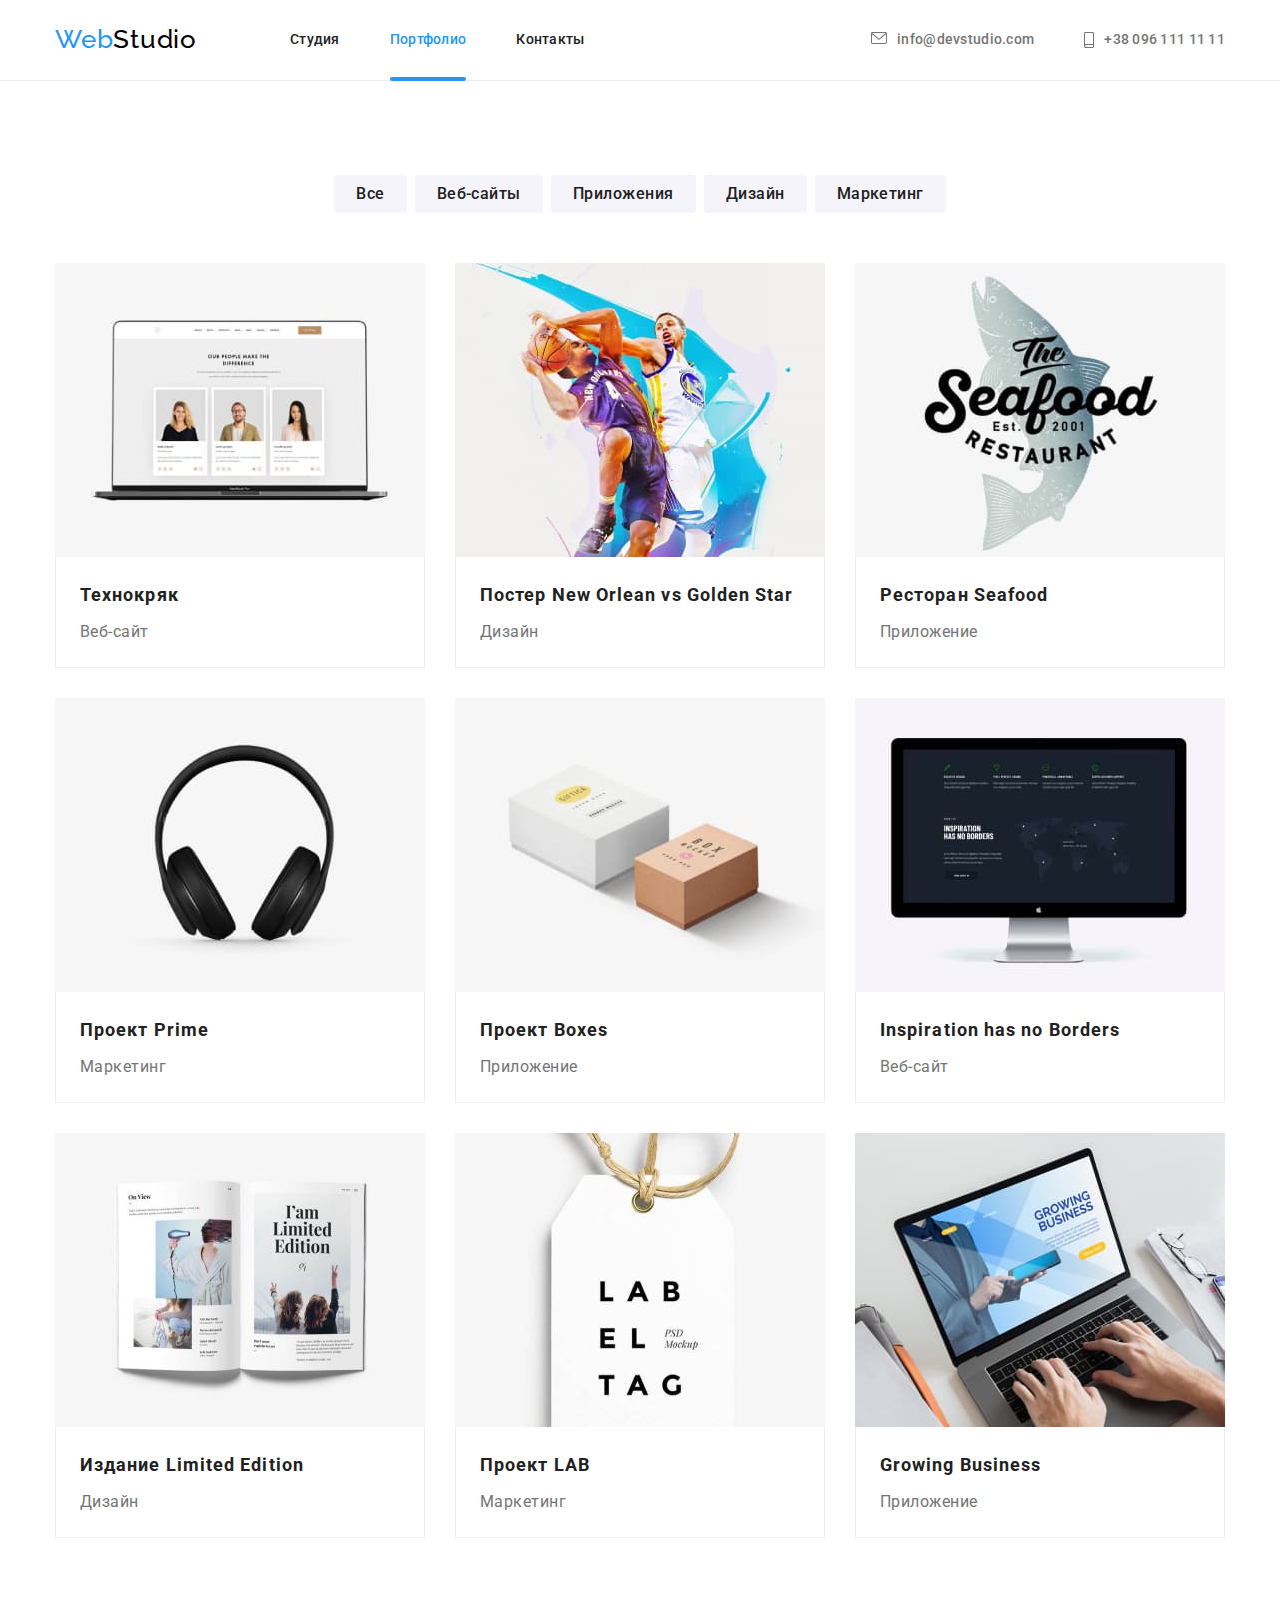
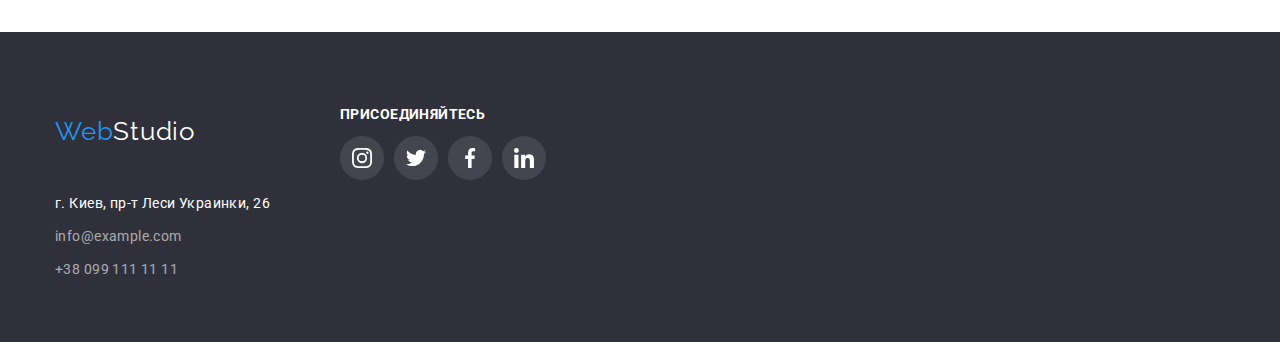
==== portfolio.html @ 89b464ec "Initial commit" ====
<!DOCTYPE html>
<html lang="ru">
  <head>
    <meta charset="UTF-8" />
    <meta http-equiv="X-UA-Compatible" content="IE=edge" />
    <meta name="viewport" content="width=device-width, initial-scale=1.0" />
    <title>Портфолио</title>
    <link rel="preconnect" href="https://fonts.googleapis.com" />
    <link rel="preconnect" href="https://fonts.gstatic.com" crossorigin />
    <link
      href="https://fonts.googleapis.com/css2?family=Raleway:wght@700&family=Roboto:wght@400;500;700;900&display=swap"
      rel="stylesheet"
    />
    <link
      rel="stylesheet"
      href="https://cdnjs.cloudflare.com/ajax/libs/modern-normalize/1.1.0/modern-normalize.min.css"
    />
    <link rel="stylesheet" href="./css/styles.css" />
  </head>

  <body>
    <header>
      <div class="conteiner header-conteiner">
        <nav class="header-nav">
          <a href="./index.html" class="logo"><span class="logo-web">Web</span>Studio</a>
          <ul class="site-nav">
            <li class="item"><a href="./index.html">Студия</a></li>
            <li class="item"><a href="./portfolio.html" class="current">Портфолио</a></li>
            <li class="item"><a href="">Контакты</a></li>
          </ul>
        </nav>
        <ul class="cont-link">
          <li class="item">
            <a href="mailto:info@devstudio.com" class="mail">
              <svg class="cont-icon">
                <use href="./images/icons.svg#icon-header-envelope"></use>
              </svg>
              info@devstudio.com
            </a>
          </li>
          <li class="item">
            <a href="tel:+380961111111" class="tel">
              <svg class="cont-icon">
                <use href="./images/icons.svg#icon-header-smartphone"></use>
              </svg>
              +38 096 111 11 11
            </a>
          </li>
        </ul>
      </div>
    </header>
    <main>
      <section class="examples section">
        <div class="conteiner">
          <h1 class="visually-hidden">Примеры работ</h1>
          <ul class="examples-list-btn">
            <li><button type="button" class="button-filter">Все</button></li>
            <li><button type="button" class="button-filter">Веб-сайты</button></li>
            <li><button type="button" class="button-filter">Приложения</button></li>
            <li><button type="button" class="button-filter">Дизайн</button></li>
            <li><button type="button" class="button-filter">Маркетинг</button></li>
          </ul>
          <ul class="examples-list-card">
            <li>
              <a href="">
                <div class="img-box">
                  <img src="./images/technocrack.jpg" alt="website" width="370px" />
                  <p class="overlay">
                    Ресурс предлагает комплексные предложения с разным уровнем функционала и
                    сервисов. Все это позволит посетителю получить исчерпывающие сведения о компании
                    или частном лице.
                  </p>
                </div>
                <div class="card-title">
                  <h2>Технокряк</h2>
                  <p>Веб-сайт</p>
                </div>
              </a>
            </li>
            <li>
              <a href="">
                <div class="img-box">
                  <img src="./images/new_orlean.jpg" alt="basketball_players" width="370px" />
                  <p class="overlay">
                    Ресурс предлагает комплексные предложения с разным уровнем функционала и
                    сервисов. Все это позволит посетителю получить исчерпывающие сведения о компании
                    или частном лице.
                  </p>
                </div>
                <div class="card-title">
                  <h2>Постер New Orlean vs Golden Star</h2>
                  <p>Дизайн</p>
                </div>
              </a>
            </li>
            <li>
              <a href="">
                <div class="img-box">
                  <img src="./images/sea_food.jpg" alt="fish" width="370px" />
                  <p class="overlay">
                    Ресурс предлагает комплексные предложения с разным уровнем функционала и
                    сервисов. Все это позволит посетителю получить исчерпывающие сведения о компании
                    или частном лице.
                  </p>
                </div>
                <div class="card-title">
                  <h2>Ресторан Seafood</h2>
                  <p>Приложение</p>
                </div>
              </a>
            </li>
            <li>
              <a href="">
                <div class="img-box">
                  <img src="./images/prime.jpg" alt="headphones" width="370px" />
                  <p class="overlay">
                    Ресурс предлагает комплексные предложения с разным уровнем функционала и
                    сервисов. Все это позволит посетителю получить исчерпывающие сведения о компании
                    или частном лице.
                  </p>
                </div>
                <div class="card-title">
                  <h2>Проект Prime</h2>
                  <p>Маркетинг</p>
                </div>
              </a>
            </li>
            <li>
              <a href="">
                <div class="img-box">
                  <img src="./images/boxes.jpg" alt="boxes" width="370px" />
                  <p class="overlay">
                    Ресурс предлагает комплексные предложения с разным уровнем функционала и
                    сервисов. Все это позволит посетителю получить исчерпывающие сведения о компании
                    или частном лице.
                  </p>
                </div>
                <div class="card-title">
                  <h2>Проект Boxes</h2>
                  <p>Приложение</p>
                </div>
              </a>
            </li>
            <li>
              <a href="">
                <div class="img-box">
                  <img src="./images/inspiration.jpg" alt="monitor" width="370px" />
                  <p class="overlay">
                    Ресурс предлагает комплексные предложения с разным уровнем функционала и
                    сервисов. Все это позволит посетителю получить исчерпывающие сведения о компании
                    или частном лице.
                  </p>
                </div>
                <div class="card-title">
                  <h2>Inspiration has no Borders</h2>
                  <p>Веб-сайт</p>
                </div>
              </a>
            </li>
            <li>
              <a href="">
                <div class="img-box">
                  <img src="./images/limited_edition.jpg" alt="journal" width="370px" />
                  <p class="overlay">
                    Ресурс предлагает комплексные предложения с разным уровнем функционала и
                    сервисов. Все это позволит посетителю получить исчерпывающие сведения о компании
                    или частном лице.
                  </p>
                </div>
                <div class="card-title">
                  <h2>Издание Limited Edition</h2>
                  <p>Дизайн</p>
                </div>
              </a>
            </li>
            <li>
              <a href="">
                <div class="img-box">
                  <img src="./images/lab.jpg" alt="tag" width="370px" />
                  <p class="overlay">
                    Ресурс предлагает комплексные предложения с разным уровнем функционала и
                    сервисов. Все это позволит посетителю получить исчерпывающие сведения о компании
                    или частном лице.
                  </p>
                </div>
                <div class="card-title">
                  <h2>Проект LAB</h2>
                  <p>Маркетинг</p>
                </div>
              </a>
            </li>
            <li>
              <a href="">
                <div class="img-box">
                  <img src="./images/growing_business.jpg" alt="notebook" width="370px" />
                  <p class="overlay">
                    Ресурс предлагает комплексные предложения с разным уровнем функционала и
                    сервисов. Все это позволит посетителю получить исчерпывающие сведения о компании
                    или частном лице.
                  </p>
                </div>
                <div class="card-title">
                  <h2>Growing Business</h2>
                  <p>Приложение</p>
                </div>
              </a>
            </li>
          </ul>
        </div>
      </section>
    </main>
    <footer>
      <div class="conteiner">
        <div>
          <a href="./index.html" class="logo"><span class="logo-web">Web</span>Studio</a>
          <address>г. Киев, пр-т Леси Украинки, 26</address>
          <ul>
            <li>
              <a href="mailto:info@example.com" class="footer-cont">info@example.com</a>
            </li>
            <li><a href="tel:+380991111111" class="footer-cont">+38 099 111 11 11</a></li>
          </ul>
        </div>
        <div class="social-networks">
          <p>присоединяйтесь</p>
          <ul>
            <li>
              <a class="social-networks-icon instagram" href=""></a>
            </li>
            <li>
              <a class="social-networks-icon tweeter" href=""></a>
            </li>
            <li>
              <a class="social-networks-icon facebook" href=""></a>
            </li>
            <li>
              <a class="social-networks-icon linkedin" href=""></a>
            </li>
          </ul>
        </div>
      </div>
    </footer>
  </body>
</html>
---- css/styles.css ----
:root {
  --h-text-color: rgba(33, 33, 33, 1);
  --p-text-color: rgba(117, 117, 117, 1);
  --accent-color: rgba(33, 150, 243, 1);
  --background-color: rgba(255, 255, 255, 1);
  --wight-text: rgba(255, 255, 255, 1);
  --background-dark-gray: rgba(47, 48, 58, 1);
  --background-light-gray: rgba(245, 244, 250, 1);
  --background-button-filter: rgba(245, 244, 250, 1);
}

body {
  color: var(--h-text-color);
  background-color: var(--background-color);

  font-family: Roboto, sans-serif;
}

body p {
  color: var(--p-text-color);
}

.section {
  padding-top: 94px;
  padding-bottom: 94px;
}

ul {
  list-style: none;
  padding: 0;
  margin: 0;
}

li {
  padding: 0;
  margin: 0;
}

img {
  display: block;
}

.conteiner {
  margin-left: auto;
  margin-right: auto;
  width: 1200px;
  padding-left: 15px;
  padding-right: 15px;
}

.section-title {
  font-weight: 700;
  font-size: 36px;
  line-height: 1.17;
  text-align: center;
  letter-spacing: 0.03em;

  margin-bottom: 50px;
  margin-top: 0;
}

.visually-hidden {
  position: absolute;
  width: 1px;
  height: 1px;
  margin: -1px;
  border: 0;
  padding: 0;

  white-space: nowrap;
  clip-path: inset(100%);
  clip: rect(0 0 0 0);
  overflow: hidden;
}

/* --------------------header----------------------- */
header {
  font-weight: 500;
  font-size: 14px;
  line-height: 1.14;
  letter-spacing: 0.02em;
  border-bottom: 1px solid rgba(236, 236, 236, 1);
}

.header-conteiner {
  display: flex;
}

.logo {
  color: rgba(0, 0, 0, 1);

  font-family: Raleway;
  font-size: 26px;
  line-height: 1.19;
  letter-spacing: 0.03em;

  text-decoration: none;
}
.logo-web {
  color: var(--accent-color);
}

.header-nav {
  display: flex;
  align-items: center;
}

.logo {
  padding-top: 24px;
  padding-bottom: 25px;
}

.site-nav {
  display: flex;
  margin-left: 93px;
}

.site-nav .item:not(:last-child) {
  margin-right: 50px;
}

.site-nav a {
  position: relative;
  display: block;

  color: var(--h-text-color);
  text-decoration: none;

  padding-top: 32px;
  padding-bottom: 32px;

  transition-property: color;
  transition-duration: 250ms;
  transition-timing-function: cubic-bezier(0.4, 0, 0.2, 1);
}
.site-nav a:hover,
.site-nav a:focus {
  color: var(--accent-color);
}
.site-nav .current {
  color: var(--accent-color);
}

.site-nav .current::after {
  content: '';
  display: block;
  width: 100%;
  height: 4px;
  background-color: var(--accent-color);
  border-radius: 2px;

  position: absolute;
  left: 0;
  bottom: -1px;
}

.cont-link {
  display: flex;
  margin-left: auto;
}

.cont-link .item:not(:last-child) {
  margin-right: 50px;
}

.cont-link a {
  display: flex;

  color: var(--p-text-color);
  text-decoration: none;
  fill: var(--p-text-color);

  padding-top: 32px;
  padding-bottom: 32px;

  transition-property: color, fill;
  transition-duration: 250ms;
  transition-timing-function: cubic-bezier(0.4, 0, 0.2, 1);
}

.cont-link a:hover,
.cont-link a:focus {
  color: var(--accent-color);
  fill: var(--accent-color);
}

.cont-icon {
  margin-right: 10px;
  fill: inherit;
}

.mail .cont-icon {
  width: 16px;
  height: 12px;
}

.tel .cont-icon {
  width: 10px;
  height: 16px;
}

/* --------------------hero----------------------- */

.hero {
  text-align: center;
  color: var(--wight-text);
  padding-top: 0;
  padding-bottom: 0;
}

.hero-bg {
  background-color: var(--background-dark-gray);
  padding-top: 200px;
  padding-bottom: 200px;
  max-width: 1600px;
  height: 600px;
  margin-left: auto;
  margin-right: auto;
  background-image: linear-gradient(to right, rgba(47, 48, 58, 0.4), rgba(47, 48, 58, 0.4)),
    url(../images/hero-bg.jpg);
  background-position: center;
  background-repeat: no-repeat;
  background-size: cover;
}

h1 {
  width: 696px;
  margin-top: 0;
  margin-bottom: 30px;
  margin-left: auto;
  margin-right: auto;

  font-weight: 900;
  font-size: 44px;
  line-height: 1.36;
  letter-spacing: 0.06em;
  text-transform: uppercase;
}

/* --------------------button----------------------- */
.button {
  border: 0;
  padding: 10px 32px;
  border-radius: 4px;

  color: var(--wight-text);
  background-color: var(--accent-color);

  font-weight: 700;
  font-size: 16px;
  line-height: 1.88;
  letter-spacing: 0.06em;

  cursor: pointer;
}

/* -------------------advantage----------------------- */

.advantage-item {
  width: 270px;
}

.advantage-item::before {
  content: '';
  display: block;
  height: 120px;
  margin-bottom: 30px;
  background-color: var(--background-light-gray);
  border-radius: 4px;
  background-size: 70px 70px;
  background-position: center;
  background-repeat: no-repeat;
}

.advantage-item:nth-child(1)::before {
  background-image: url(../images/advantage-antenna.svg);
}

.advantage-item:nth-child(2)::before {
  background-image: url(../images/advantage-clock.svg);
}

.advantage-item:nth-child(3)::before {
  background-image: url(../images/advantage-diagram.svg);
}

.advantage-item:nth-child(4)::before {
  background-image: url(../images/advantage-astronaut.svg);
}

.advantage h3 {
  font-size: 14px;
  line-height: 1.14;
  letter-spacing: 0.03em;
  text-transform: uppercase;

  margin-bottom: 10px;
  margin-top: 0;
}
.advantage p {
  font-size: 14px;
  line-height: 1.71;
  letter-spacing: 0.03em;

  margin: 0;
}

.advantage-list {
  display: flex;
  justify-content: space-between;
}

/* -----------------activities-------------------- */

.activities {
  padding-top: 0;
}

.activities-list {
  display: flex;
  justify-content: space-between;
}

.activ-item {
  position: relative;
}

.activ-item-title {
  position: absolute;
  bottom: 0;
  width: 370px;
  margin: 0;
  padding-top: 27px;
  padding-bottom: 27px;

  font-size: 14px;
  line-height: calc(16 / 14);
  text-align: center;
  letter-spacing: 0.03em;
  text-transform: uppercase;

  color: var(--wight-text);
  background-color: rgba(47, 48, 58, 0.8);
}

/* --------------------teem----------------------- */

.teem {
  background-color: var(--background-light-gray);
}

.teem-list {
  display: flex;
  justify-content: space-between;
}

.teem-item {
  padding-bottom: 30px;
  background-color: var(--background-color);
  box-shadow: 0px 1px 3px rgba(0, 0, 0, 0.12), 0px 1px 1px rgba(0, 0, 0, 0.14),
    0px 2px 1px rgba(0, 0, 0, 0.2);
  border-radius: 0px 0px 4px 4px;
}

.teem h3 {
  font-weight: 500;
  font-size: 16px;
  line-height: 1.19;
  text-align: center;
  letter-spacing: 0.03em;

  margin-top: 30px;
  margin-bottom: 10px;
}

.teem p {
  font-size: 16px;
  line-height: 1.19;
  text-align: center;
  letter-spacing: 0.03em;

  margin: 0px;
  margin-bottom: 16px;
}

.teem-social-networks-list {
  display: flex;
  justify-content: space-between;
  gap: 10px;
  margin-left: 32px;
  margin-right: 32px;
}

.social-networks-icon.teem-soc-link {
  background-color: inherit;
}

.teem-soc-icon {
  box-sizing: content-box;
  width: 20px;
  height: 20px;
  padding: 12px;
  fill: rgba(175, 177, 184, 1);

  transition-property: fill;
  transition-duration: 250ms;
  transition-timing-function: cubic-bezier(0.4, 0, 0.2, 1);
}

.teem-soc-icon:hover,
.teem-soc-icon:focus {
  fill: rgba(255, 255, 255, 1);
}

/* --------------------clients----------------------- */

.clients h2 {
  margin-bottom: 50px;
  font-size: 36px;
  line-height: 42px;
  text-align: center;
  letter-spacing: 0.03em;
}

.clients-list {
  display: flex;
  justify-content: space-between;
}

.clients-link {
  display: block;
  width: 170px;
  height: 92px;
  gap: 30px;
}

.clients-link svg:hover,
.clients-link svg:focus {
  fill: var(--accent-color);
  border-color: var(--accent-color);
}

.clients-list .client-icon {
  fill: #afb1b8;
  width: 170px;
  height: 92px;
  padding: 16px 32px;
  border: 2px solid #afb1b8;
  border-radius: 4px;

  transition-property: fill, border-color;
  transition-duration: 250ms;
  transition-timing-function: cubic-bezier(0.4, 0, 0.2, 1);
}

/* --------------------footer----------------------- */

footer {
  padding-top: 60px;
  padding-bottom: 60px;
  background-color: var(--background-dark-gray);

  font-weight: 400;
  font-size: 14px;
  line-height: 1.71;
  letter-spacing: 0.03em;
}

footer .conteiner {
  display: flex;
}

footer .logo {
  display: block;
  margin-bottom: 20px;
  color: var(--wight-text);
}
footer address {
  margin-bottom: 9px;
  color: var(--wight-text);
  font-style: normal;
}

footer li:not(:last-child) {
  margin-bottom: 9px;
}

.footer-cont {
  text-decoration: none;
  color: rgba(255, 255, 255, 0.6);

  transition-property: color;
  transition-duration: 250ms;
  transition-timing-function: cubic-bezier(0.4, 0, 0.2, 1);
}

.footer-cont:hover,
.footer-cont:focus {
  color: var(--accent-color);
}

.social-networks {
  margin-left: 70px;
}

.social-networks p {
  font-weight: 700;
  font-size: 14px;
  line-height: 16px;
  letter-spacing: 0.03em;
  text-transform: uppercase;
  color: var(--wight-text);
}

.social-networks ul {
  display: flex;
  gap: 10px;
}

.social-networks-icon {
  display: block;
  width: 44px;
  height: 44px;
  border-radius: 50%;
  background-color: rgba(255, 255, 255, 0.1);
  background-position: center;
  background-repeat: no-repeat;
  background-size: 20px 20px;

  transition-property: background-color;
  transition-duration: 250ms;
  transition-timing-function: cubic-bezier(0.4, 0, 0.2, 1);
}

.social-networks-icon:hover,
.social-networks-icon:focus {
  background-color: var(--accent-color);
}

.social-networks-icon.instagram {
  background-image: url(../images/footer-instagram.svg);
}

.social-networks-icon.tweeter {
  background-image: url(../images/footer-twitter.svg);
}

.social-networks-icon.facebook {
  background-image: url(../images/footer-facebook.svg);
}

.social-networks-icon.linkedin {
  background-image: url(../images/footer-linkedin.svg);
}

/*-----!!!-------- PORTFOLIO------!!!------- */

/*---------------- button portfolio---------------- */

.button-filter {
  border-radius: 4px;
  border: 0;
  padding: 6px 22px;

  color: var(--h-text-color);
  background-color: var(--background-button-filter);

  font-weight: 500;
  font-size: 16px;
  line-height: 1.62;
  text-align: center;
  letter-spacing: 0.03em;

  cursor: pointer;

  transition-property: color, background-color, box-shadow;
  transition-duration: 250ms;
  transition-timing-function: cubic-bezier(0.4, 0, 0.2, 1);
}

.button-filter:hover,
.button-filter:focus {
  color: var(--wight-text);
  background-color: var(--accent-color);
  box-shadow: 0px 3px 1px rgba(0, 0, 0, 0.1), 0px 1px 2px rgba(0, 0, 0, 0.08),
    0px 2px 2px rgba(0, 0, 0, 0.12);
}

/*----------------examples---------------- */

.examples ul {
  display: flex;
}

.examples-list-btn {
  justify-content: center;
  margin-bottom: 50px;
}

.examples-list-btn li:not(:last-child) {
  margin-right: 8px;
}

.examples-list-card {
  flex-wrap: wrap;
  gap: 30px;
}

.examples-list-card li {
  width: 370px;
}

.examples-list-card a {
  transition-property: box-shadow;
  transition-duration: 250ms;
  transition-timing-function: cubic-bezier(0.4, 0, 0.2, 1);
}

.examples-list-card a:hover,
.examples-list-card a:focus {
  box-shadow: 0px 1px 1px rgba(0, 0, 0, 0.12), 0px 4px 4px rgba(0, 0, 0, 0.06),
    1px 4px 6px rgba(0, 0, 0, 0.16);
}

.examples a {
  display: block;
  text-decoration: none;
}

.examples .img-box {
  position: relative;
  overflow: hidden;
}

.examples .overlay {
  position: absolute;
  top: 0;
  left: 0;
  display: block;
  width: 100%;
  height: 100%;
  padding: 63px 24px;
  overflow: hidden;

  background-color: rgba(33, 150, 243, 0.9);

  font-size: 18px;
  line-height: 1.56;
  letter-spacing: 0.03em;
  color: var(--wight-text);

  transform: translateY(100%);

  transition-property: transform;
  transition-duration: 250ms;
  transition-timing-function: cubic-bezier(0.4, 0, 0.2, 1);
}

.examples-list-card a:hover .overlay,
.examples-list-card a:focus .overlay {
  transform: translateY(0);
}

.card-title {
  padding: 20px 24px;
  border: 1px solid rgba(238, 238, 238, 1);
  border-top: none;
}

.examples h2 {
  color: var(--h-text-color);

  font-size: 18px;
  line-height: 2;
  letter-spacing: 0.06em;

  margin-top: 0;
  margin-bottom: 4px;
}

.examples p {
  font-size: 16px;
  line-height: 1.88;
  letter-spacing: 0.03em;

  margin: 0;
}

/*----------------backdrop---------------- */

.backdrop {
  position: fixed;
  left: 0;
  top: 0;
  width: 100%;
  height: 100%;
  background-color: rgba(0, 0, 0, 0.2);
  opacity: 1;

  transition: opacity 250ms cubic-bezier(0.4, 0, 0.2, 1);
}

.backdrop.is-hidden {
  opacity: 0;
  pointer-events: none;
}

.backdrop.is-hidden .modal {
  transform: translate(-50%, -50%) scale(0.9);
}

.modal {
  position: absolute;
  left: 50%;
  top: 50%;
  transform: translate(-50%, -50%) scale(1);

  min-width: 528px;
  min-height: 581px;
  background-color: #ffffff;
  box-shadow: 0px 1px 3px rgba(0, 0, 0, 0.12), 0px 1px 1px rgba(0, 0, 0, 0.14),
    0px 2px 1px rgba(0, 0, 0, 0.2);
  border-radius: 4px;
  transition: transform, scale;
}

.close-btn {
  position: absolute;
  padding: 0;
  margin: 0;
  border: 0;
  background-color: transparent;
  right: 8px;
  top: 8px;
  cursor: pointer;
}
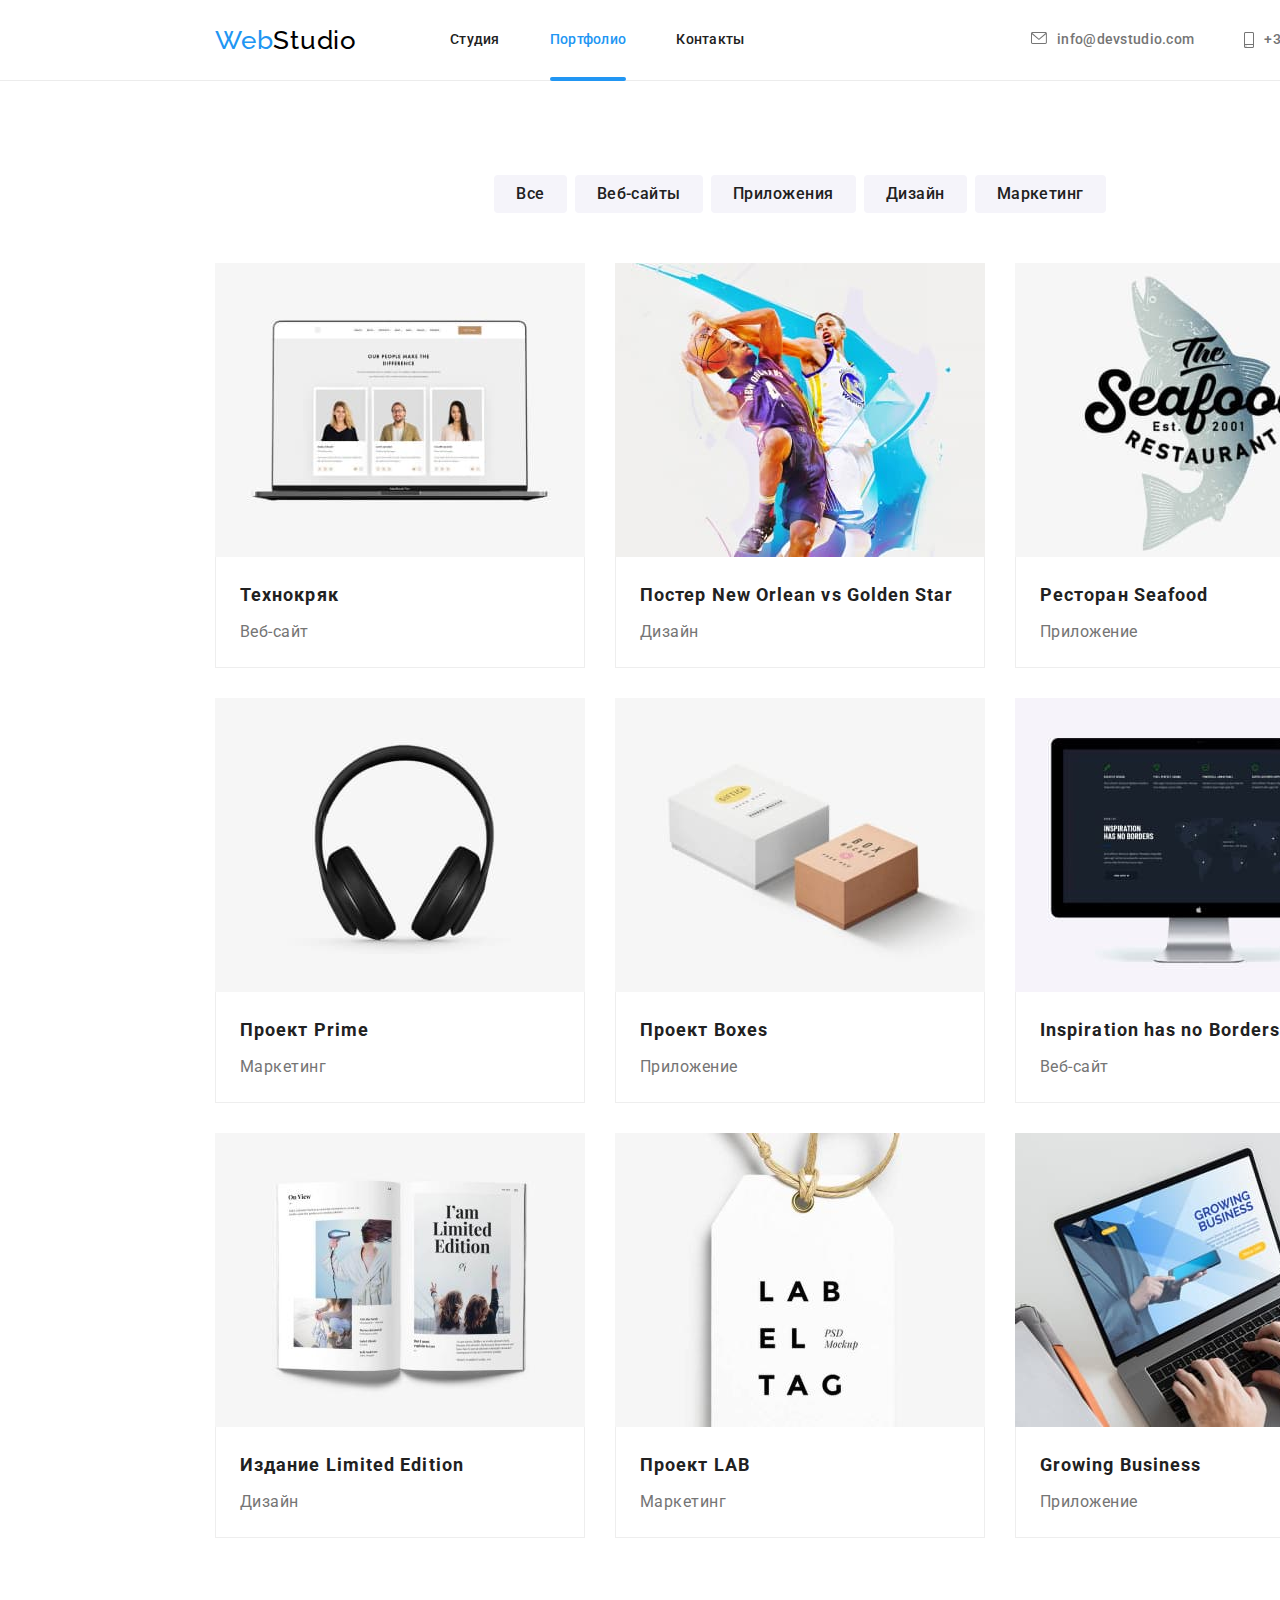
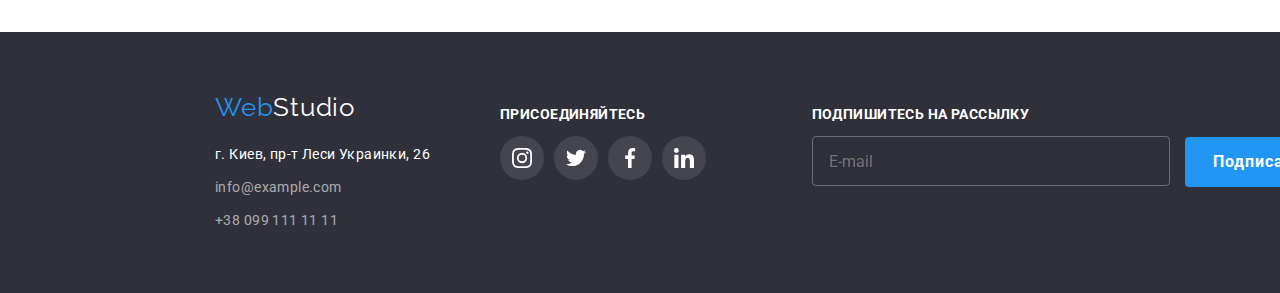
==== commit 7045e3c4: "добавляет и стилизирует формы" ====
--- a/portfolio.html
+++ b/portfolio.html
@@ -211,33 +211,47 @@
     </main>
     <footer>
       <div class="conteiner">
-        <div>
-          <a href="./index.html" class="logo"><span class="logo-web">Web</span>Studio</a>
-          <address>г. Киев, пр-т Леси Украинки, 26</address>
-          <ul>
-            <li>
-              <a href="mailto:info@example.com" class="footer-cont">info@example.com</a>
-            </li>
-            <li><a href="tel:+380991111111" class="footer-cont">+38 099 111 11 11</a></li>
-          </ul>
+        <div class="groop">
+          <div>
+            <a href="./index.html" class="logo"><span class="logo-web">Web</span>Studio</a>
+            <address>г. Киев, пр-т Леси Украинки, 26</address>
+            <ul>
+              <li>
+                <a href="mailto:info@example.com" class="footer-cont">info@example.com</a>
+              </li>
+              <li><a href="tel:+380991111111" class="footer-cont">+38 099 111 11 11</a></li>
+            </ul>
+          </div>
+          <div class="social-networks">
+            <p class="footer-title">присоединяйтесь</p>
+            <ul>
+              <li>
+                <a class="social-networks-icon instagram" href=""></a>
+              </li>
+              <li>
+                <a class="social-networks-icon tweeter" href=""></a>
+              </li>
+              <li>
+                <a class="social-networks-icon facebook" href=""></a>
+              </li>
+              <li>
+                <a class="social-networks-icon linkedin" href=""></a>
+              </li>
+            </ul>
+          </div>
         </div>
-        <div class="social-networks">
-          <p>присоединяйтесь</p>
-          <ul>
-            <li>
-              <a class="social-networks-icon instagram" href=""></a>
-            </li>
-            <li>
-              <a class="social-networks-icon tweeter" href=""></a>
-            </li>
-            <li>
-              <a class="social-networks-icon facebook" href=""></a>
-            </li>
-            <li>
-              <a class="social-networks-icon linkedin" href=""></a>
-            </li>
-          </ul>
-        </div>
+        <form name="subscribe" autocomplete="on">
+          <b class="footer-title">Подпишитесь на рассылку</b>
+          <label>
+            <input class="footer-input" type="email" name="user-email" placeholder="E-mail" />
+          </label>
+          <button type="submit" class="button footer__subscribe--btn">
+            Подписаться
+            <svg class="footer__subscribe--icon">
+              <use href="./images/icons.svg#icon-modal-send"></use>
+            </svg>
+          </button>
+        </form>
       </div>
     </footer>
   </body>
--- a/css/styles.css
+++ b/css/styles.css
@@ -10,6 +10,9 @@
 }
 
 body {
+  margin-left: auto;
+  margin-right: auto;
+  width: 1600px;
   color: var(--h-text-color);
   background-color: var(--background-color);
 
@@ -96,6 +99,12 @@
 
   text-decoration: none;
 }
+
+.header-logo {
+  padding-top: 24px;
+  padding-bottom: 25px;
+}
+
 .logo-web {
   color: var(--accent-color);
 }
@@ -103,11 +112,6 @@
 .header-nav {
   display: flex;
   align-items: center;
-}
-
-.logo {
-  padding-top: 24px;
-  padding-bottom: 25px;
 }
 
 .site-nav {
@@ -212,7 +216,6 @@
   background-color: var(--background-dark-gray);
   padding-top: 200px;
   padding-bottom: 200px;
-  max-width: 1600px;
   height: 600px;
   margin-left: auto;
   margin-right: auto;
@@ -468,6 +471,11 @@
 
 footer .conteiner {
   display: flex;
+  justify-content: space-between;
+}
+
+.groop {
+  display: flex;
 }
 
 footer .logo {
@@ -503,7 +511,9 @@
   margin-left: 70px;
 }
 
-.social-networks p {
+.footer-title {
+  display: block;
+  margin: 14px 0;
   font-weight: 700;
   font-size: 14px;
   line-height: 16px;
@@ -553,137 +563,53 @@
   background-image: url(../images/footer-linkedin.svg);
 }
 
-/*-----!!!-------- PORTFOLIO------!!!------- */
-
-/*---------------- button portfolio---------------- */
-
-.button-filter {
+.footer-input {
+  width: 358px;
+  height: 50px;
+  margin-right: 12px;
+  padding-left: 16px;
+  padding-right: 16px;
+
+  font-weight: 400;
+  font-size: 16px;
+  line-height: 1.25;
+  color: var(--wight-text);
+
+  border: 1px solid rgba(255, 255, 255, 0.3);
+  filter: drop-shadow(0px 4px 4px rgba(0, 0, 0, 0.15));
   border-radius: 4px;
-  border: 0;
-  padding: 6px 22px;
-
-  color: var(--h-text-color);
-  background-color: var(--background-button-filter);
-
-  font-weight: 500;
-  font-size: 16px;
-  line-height: 1.62;
-  text-align: center;
-  letter-spacing: 0.03em;
-
-  cursor: pointer;
-
-  transition-property: color, background-color, box-shadow;
-  transition-duration: 250ms;
-  transition-timing-function: cubic-bezier(0.4, 0, 0.2, 1);
-}
-
-.button-filter:hover,
-.button-filter:focus {
-  color: var(--wight-text);
-  background-color: var(--accent-color);
-  box-shadow: 0px 3px 1px rgba(0, 0, 0, 0.1), 0px 1px 2px rgba(0, 0, 0, 0.08),
-    0px 2px 2px rgba(0, 0, 0, 0.12);
-}
-
-/*----------------examples---------------- */
-
-.examples ul {
-  display: flex;
-}
-
-.examples-list-btn {
-  justify-content: center;
-  margin-bottom: 50px;
-}
-
-.examples-list-btn li:not(:last-child) {
-  margin-right: 8px;
-}
-
-.examples-list-card {
-  flex-wrap: wrap;
-  gap: 30px;
-}
-
-.examples-list-card li {
-  width: 370px;
-}
-
-.examples-list-card a {
-  transition-property: box-shadow;
-  transition-duration: 250ms;
-  transition-timing-function: cubic-bezier(0.4, 0, 0.2, 1);
-}
-
-.examples-list-card a:hover,
-.examples-list-card a:focus {
-  box-shadow: 0px 1px 1px rgba(0, 0, 0, 0.12), 0px 4px 4px rgba(0, 0, 0, 0.06),
-    1px 4px 6px rgba(0, 0, 0, 0.16);
-}
-
-.examples a {
-  display: block;
-  text-decoration: none;
-}
-
-.examples .img-box {
+  background-color: transparent;
+  outline: transparent;
+
+  transition: outline 250ms cubic-bezier(0.4, 0, 0.2, 1), color 250ms cubic-bezier(0.4, 0, 0.2, 1);
+}
+
+.footer-input:placeholder-shown {
+  color: rgba(255, 255, 255, 0.6);
+}
+
+.footer-input:hover {
+  outline: 1px solid rgba(33, 150, 243, 0.5);
+}
+.footer-input:focus {
+  outline: 1px solid var(--accent-color);
+}
+
+.footer__subscribe--btn {
   position: relative;
-  overflow: hidden;
-}
-
-.examples .overlay {
+  width: 200px;
+  padding-left: 28px;
+  padding-right: 28px;
+  text-align: left;
+}
+
+.footer__subscribe--icon {
   position: absolute;
-  top: 0;
-  left: 0;
-  display: block;
-  width: 100%;
-  height: 100%;
-  padding: 63px 24px;
-  overflow: hidden;
-
-  background-color: rgba(33, 150, 243, 0.9);
-
-  font-size: 18px;
-  line-height: 1.56;
-  letter-spacing: 0.03em;
-  color: var(--wight-text);
-
-  transform: translateY(100%);
-
-  transition-property: transform;
-  transition-duration: 250ms;
-  transition-timing-function: cubic-bezier(0.4, 0, 0.2, 1);
-}
-
-.examples-list-card a:hover .overlay,
-.examples-list-card a:focus .overlay {
-  transform: translateY(0);
-}
-
-.card-title {
-  padding: 20px 24px;
-  border: 1px solid rgba(238, 238, 238, 1);
-  border-top: none;
-}
-
-.examples h2 {
-  color: var(--h-text-color);
-
-  font-size: 18px;
-  line-height: 2;
-  letter-spacing: 0.06em;
-
-  margin-top: 0;
-  margin-bottom: 4px;
-}
-
-.examples p {
-  font-size: 16px;
-  line-height: 1.88;
-  letter-spacing: 0.03em;
-
-  margin: 0;
+  top: 13px;
+  right: 28px;
+  width: 24px;
+  height: 24px;
+  fill: rgba(255, 255, 255, 1);
 }
 
 /*----------------backdrop---------------- */
@@ -721,17 +647,323 @@
   box-shadow: 0px 1px 3px rgba(0, 0, 0, 0.12), 0px 1px 1px rgba(0, 0, 0, 0.14),
     0px 2px 1px rgba(0, 0, 0, 0.2);
   border-radius: 4px;
-  transition: transform, scale;
+  transition: transform 250ms cubic-bezier(0.4, 0, 0.2, 1), scale 250ms cubic-bezier(0.4, 0, 0.2, 1);
 }
 
 .close-btn {
   position: absolute;
-  padding: 0;
+  width: 30px;
+  height: 30px;
+  padding: 0px;
   margin: 0;
-  border: 0;
+  border: 1px solid rgba(0, 0, 0, 0.1);
+  border-radius: 50%;
   background-color: transparent;
   right: 8px;
   top: 8px;
   cursor: pointer;
 }
 
+.close-icon {
+  position: absolute;
+  top: 50%;
+  left: 50%;
+  transform: translate(-50%, -50%);
+  fill: rgba(0, 0, 0, 1);
+  width: 18px;
+  height: 18px;
+
+  transition: fill 250ms cubic-bezier(0.4, 0, 0.2, 1);
+}
+
+.close-btn:hover .close-icon {
+  fill: var(--accent-color);
+}
+
+.modal-title {
+  margin-top: 0;
+  margin-bottom: 12px;
+  font-size: 20px;
+  line-height: 23px;
+  text-align: center;
+  letter-spacing: 0.03em;
+
+  color: #212121;
+}
+
+.form {
+  width: 528px;
+  padding: 40px;
+}
+
+.form-field {
+  margin-bottom: 10px;
+  position: relative;
+}
+
+.form-label {
+  display: block;
+  margin-bottom: 4px;
+  font-weight: 400;
+  font-size: 12px;
+  line-height: 1.15;
+
+  letter-spacing: 0.01em;
+
+  color: #757575;
+}
+
+.form-input {
+  display: block;
+  width: 100%;
+  height: 40px;
+  margin-top: 4px;
+  padding-left: 42px;
+  padding-right: 15px;
+  border: 1px solid rgba(33, 33, 33, 0.2);
+  border-radius: 4px;
+  font-size: 16px;
+  outline: transparent;
+
+  transition: outline 250ms cubic-bezier(0.4, 0, 0.2, 1);
+}
+
+.form-input:focus,
+.form-input:hover {
+  outline: 1px solid var(--accent-color);
+}
+
+.form-icon {
+  position: absolute;
+  fill: rgba(33, 33, 33, 1);
+
+  transition: fill 250ms cubic-bezier(0.4, 0, 0.2, 1);
+}
+
+.form-icon-name {
+  width: 12px;
+  height: 12px;
+  bottom: 14px;
+  left: 15px;
+}
+
+.form-icon-tel {
+  width: 13px;
+  height: 13px;
+  bottom: 13.7px;
+  left: 14.2px;
+}
+
+.form-icon-email {
+  width: 15px;
+  height: 12px;
+  bottom: 14px;
+  left: 13.5px;
+}
+
+.form-input:focus + .form-icon {
+  fill: var(--accent-color);
+}
+
+.form-textarea {
+  resize: none;
+  padding: 12px 16px;
+  margin-bottom: 20px;
+  height: 120px;
+  font-weight: 400;
+  font-size: 16px;
+  line-height: 1.17;
+  letter-spacing: 0.01em;
+
+  transition: color 250ms cubic-bezier(0.4, 0, 0.2, 1), font-size 250ms cubic-bezier(0.4, 0, 0.2, 1),
+    outline 250ms cubic-bezier(0.4, 0, 0.2, 1);
+}
+
+.form-textarea:placeholder-shown {
+  color: rgba(117, 117, 117, 0.5);
+  font-size: 12px;
+}
+
+.form-checkbox {
+  display: flex;
+  align-items: center;
+  justify-content: center;
+  gap: 8px;
+  margin-bottom: 30px;
+}
+
+.checkbox-icon {
+  display: inline-block;
+  margin-right: 8px;
+  position: relative;
+  top: 2px;
+  width: 16px;
+  height: 15px;
+  background-image: url(../images/modal-check-off.svg);
+
+  transition: background-image 250ms cubic-bezier(0.4, 0, 0.2, 1);
+}
+
+.checkbox:checked + .checkbox-icon {
+  background-image: url(../images/modal-check-on.svg);
+}
+
+.checkbox-link {
+  display: inline-block;
+  margin: 0;
+  font-weight: 400;
+  font-size: 14px;
+  line-height: 1.71;
+  letter-spacing: 0.03em;
+  color: var(--accent-color);
+  text-underline-position: under;
+}
+
+.label-checkbox {
+  display: inline-block;
+  font-weight: 400;
+  font-size: 14px;
+  line-height: 1.71;
+  letter-spacing: 0.03em;
+
+  color: #757575;
+}
+
+.form-button {
+  display: block;
+  margin-left: auto;
+  margin-right: auto;
+}
+
+/*-----!!!-------- PORTFOLIO------!!!------- */
+
+/*---------------- button portfolio---------------- */
+
+.button-filter {
+  border-radius: 4px;
+  border: 0;
+  padding: 6px 22px;
+
+  color: var(--h-text-color);
+  background-color: var(--background-button-filter);
+
+  font-weight: 500;
+  font-size: 16px;
+  line-height: 1.62;
+  text-align: center;
+  letter-spacing: 0.03em;
+
+  cursor: pointer;
+
+  transition-property: color, background-color, box-shadow;
+  transition-duration: 250ms;
+  transition-timing-function: cubic-bezier(0.4, 0, 0.2, 1);
+}
+
+.button-filter:hover,
+.button-filter:focus {
+  color: var(--wight-text);
+  background-color: var(--accent-color);
+  box-shadow: 0px 3px 1px rgba(0, 0, 0, 0.1), 0px 1px 2px rgba(0, 0, 0, 0.08),
+    0px 2px 2px rgba(0, 0, 0, 0.12);
+}
+
+/*----------------examples---------------- */
+
+.examples ul {
+  display: flex;
+}
+
+.examples-list-btn {
+  justify-content: center;
+  margin-bottom: 50px;
+}
+
+.examples-list-btn li:not(:last-child) {
+  margin-right: 8px;
+}
+
+.examples-list-card {
+  flex-wrap: wrap;
+  gap: 30px;
+}
+
+.examples-list-card li {
+  width: 370px;
+}
+
+.examples-list-card a {
+  transition-property: box-shadow;
+  transition-duration: 250ms;
+  transition-timing-function: cubic-bezier(0.4, 0, 0.2, 1);
+}
+
+.examples-list-card a:hover,
+.examples-list-card a:focus {
+  box-shadow: 0px 1px 1px rgba(0, 0, 0, 0.12), 0px 4px 4px rgba(0, 0, 0, 0.06),
+    1px 4px 6px rgba(0, 0, 0, 0.16);
+}
+
+.examples a {
+  display: block;
+  text-decoration: none;
+}
+
+.examples .img-box {
+  position: relative;
+  overflow: hidden;
+}
+
+.examples .overlay {
+  position: absolute;
+  top: 0;
+  left: 0;
+  display: block;
+  width: 100%;
+  height: 100%;
+  padding: 63px 24px;
+  overflow: hidden;
+
+  background-color: rgba(33, 150, 243, 0.9);
+
+  font-size: 18px;
+  line-height: 1.56;
+  letter-spacing: 0.03em;
+  color: var(--wight-text);
+
+  transform: translateY(101%);
+
+  transition-property: transform;
+  transition-duration: 250ms;
+  transition-timing-function: cubic-bezier(0.4, 0, 0.2, 1);
+}
+
+.examples-list-card a:hover .overlay,
+.examples-list-card a:focus .overlay {
+  transform: translateY(0);
+}
+
+.card-title {
+  padding: 20px 24px;
+  border: 1px solid rgba(238, 238, 238, 1);
+  border-top: none;
+}
+
+.examples h2 {
+  color: var(--h-text-color);
+
+  font-size: 18px;
+  line-height: 2;
+  letter-spacing: 0.06em;
+
+  margin-top: 0;
+  margin-bottom: 4px;
+}
+
+.examples p {
+  font-size: 16px;
+  line-height: 1.88;
+  letter-spacing: 0.03em;
+
+  margin: 0;
+}
